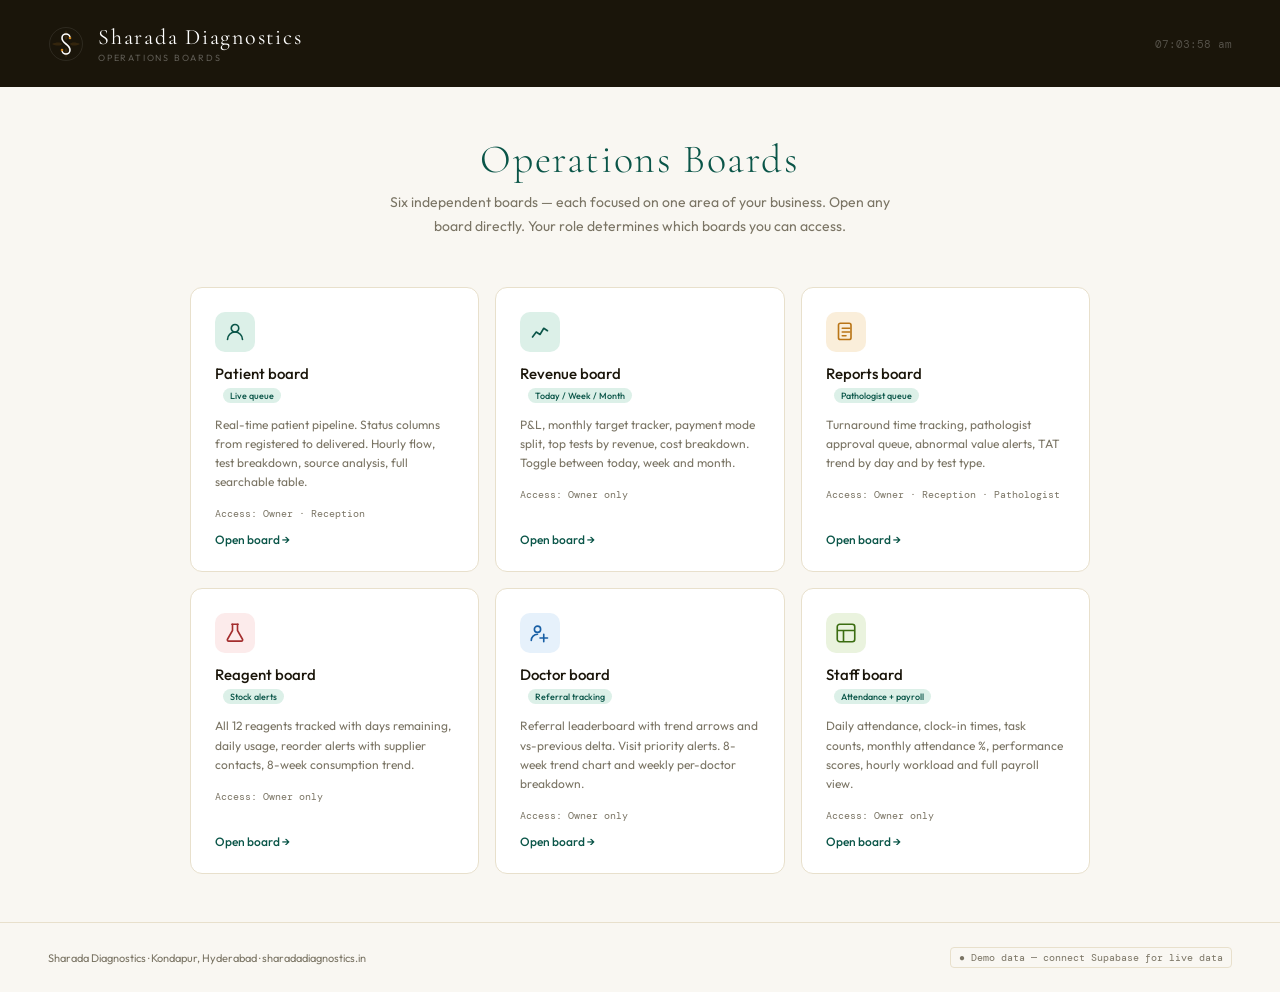
==== index.html @ 79508fb6 "first commit" ====
<!DOCTYPE html>
<html lang="en">
<head>
<meta charset="UTF-8"><meta name="viewport" content="width=device-width,initial-scale=1">
<title>Sharada Diagnostics — Boards Hub</title>
<link href="https://fonts.googleapis.com/css2?family=Cormorant+Garamond:wght@300;400;500&family=Outfit:wght@300;400;500&family=DM+Mono:wght@400;500&display=swap" rel="stylesheet">
<style>
:root{--teal:#0A5548;--teal2:#136658;--tl:#DCF0E8;--gold:#C98420;--cream:#F9F7F2;--white:#FFFFFF;--ink:#1A150A;--ink3:#7A7464;--brd:#E8E0CC;}
*,*::before,*::after{box-sizing:border-box;margin:0;padding:0}
body{background:var(--cream);font-family:'Outfit',sans-serif;color:var(--ink);-webkit-font-smoothing:antialiased;min-height:100vh;display:flex;flex-direction:column;}
header{background:var(--ink);padding:24px 48px;display:flex;align-items:center;justify-content:space-between;}
.h-logo{display:flex;align-items:center;gap:14px;}
.h-name{font-family:'Cormorant Garamond',serif;font-size:22px;font-weight:400;color:#fff;letter-spacing:.08em;}
.h-sub{font-size:9px;letter-spacing:.2em;text-transform:uppercase;color:rgba(255,255,255,.3);margin-top:2px;}
.h-right{font-family:'DM Mono',monospace;font-size:11px;color:rgba(255,255,255,.25);}
main{flex:1;padding:48px;}
.intro{text-align:center;margin-bottom:48px;}
.intro h1{font-family:'Cormorant Garamond',serif;font-size:40px;font-weight:300;color:var(--teal);letter-spacing:.04em;margin-bottom:8px;}
.intro p{font-size:14px;color:var(--ink3);max-width:500px;margin:0 auto;line-height:1.7;}
.grid{display:grid;grid-template-columns:repeat(3,1fr);gap:16px;max-width:900px;margin:0 auto;}
@media(max-width:640px){.grid{grid-template-columns:1fr 1fr;}}
.card{background:var(--white);border:0.5px solid var(--brd);border-radius:12px;padding:24px;text-decoration:none;color:var(--ink);transition:all .15s;display:flex;flex-direction:column;gap:12px;}
.card:hover{border-color:var(--teal2);box-shadow:0 4px 20px rgba(10,85,72,.1);transform:translateY(-2px);}
.card-icon{width:40px;height:40px;border-radius:10px;display:flex;align-items:center;justify-content:center;}
.card-title{font-size:15px;font-weight:500;}
.card-desc{font-size:12px;color:var(--ink3);line-height:1.6;}
.card-roles{font-size:10px;font-family:'DM Mono',monospace;color:var(--ink3);margin-top:4px;}
.card-arrow{margin-top:auto;font-size:12px;color:var(--teal);font-weight:500;}
.badge{font-size:9px;font-weight:500;padding:2px 7px;border-radius:8px;background:var(--tl);color:var(--teal);margin-left:8px;}
footer{padding:24px 48px;border-top:1px solid var(--brd);display:flex;align-items:center;justify-content:space-between;}
.f-note{font-size:11px;color:var(--ink3);}
.f-mode{font-family:'DM Mono',monospace;font-size:10px;color:var(--ink3);background:var(--cream);border:0.5px solid var(--brd);border-radius:4px;padding:3px 8px;}
</style>
</head>
<body>
<header>
  <div class="h-logo">
    <svg width="36" height="36" viewBox="0 0 72 72" fill="none">
      <g opacity=".15"><path d="M36,8 C40,16 40,26 36,28 C32,26 32,16 36,8" fill="#C98420"/><path d="M36,8 C40,16 40,26 36,28 C32,26 32,16 36,8" fill="#C98420" transform="rotate(90 36 36)"/><path d="M36,8 C40,16 40,26 36,28 C32,26 32,16 36,8" fill="#C98420" transform="rotate(180 36 36)"/><path d="M36,8 C40,16 40,26 36,28 C32,26 32,16 36,8" fill="#C98420" transform="rotate(270 36 36)"/></g>
      <circle cx="36" cy="36" r="33" stroke="rgba(255,255,255,.25)" stroke-width=".7" fill="none"/>
      <path d="M 44,24 A 8,8 0 0,0 28,24 C 28,36 44,36 44,48 A 8,8 0 0,1 28,48" stroke="white" stroke-width="3.2" stroke-linecap="round" fill="none"/>
      <circle cx="44" cy="24" r="2.6" fill="#C98420"/><circle cx="28" cy="48" r="2.6" fill="#C98420"/>
    </svg>
    <div><div class="h-name">Sharada Diagnostics</div><div class="h-sub">Operations Boards</div></div>
  </div>
  <div class="h-right" id="clk"></div>
</header>

<main>
  <div class="intro">
    <h1>Operations Boards</h1>
    <p>Six independent boards — each focused on one area of your business. Open any board directly. Your role determines which boards you can access.</p>
  </div>
  <div class="grid">
    <a class="card" href="patient.html">
      <div class="card-icon" style="background:#DCF0E8">
        <svg width="20" height="20" viewBox="0 0 16 16" fill="none"><circle cx="8" cy="5" r="3" stroke="#0A5548" stroke-width="1.3"/><path d="M2 14c0-3.3 2.7-6 6-6s6 2.7 6 6" stroke="#0A5548" stroke-width="1.3" stroke-linecap="round"/></svg>
      </div>
      <div><div class="card-title">Patient board</div><span class="badge">Live queue</span></div>
      <div class="card-desc">Real-time patient pipeline. Status columns from registered to delivered. Hourly flow, test breakdown, source analysis, full searchable table.</div>
      <div class="card-roles">Access: Owner · Reception</div>
      <div class="card-arrow">Open board →</div>
    </a>
    <a class="card" href="revenue.html">
      <div class="card-icon" style="background:#DCF0E8">
        <svg width="20" height="20" viewBox="0 0 16 16" fill="none"><path d="M2 12l3-4 3 2 3-5 3 2" stroke="#0A5548" stroke-width="1.3" stroke-linecap="round" stroke-linejoin="round"/></svg>
      </div>
      <div><div class="card-title">Revenue board</div><span class="badge">Today / Week / Month</span></div>
      <div class="card-desc">P&L, monthly target tracker, payment mode split, top tests by revenue, cost breakdown. Toggle between today, week and month.</div>
      <div class="card-roles">Access: Owner only</div>
      <div class="card-arrow">Open board →</div>
    </a>
    <a class="card" href="reports.html">
      <div class="card-icon" style="background:#FAEEDA">
        <svg width="20" height="20" viewBox="0 0 16 16" fill="none"><rect x="2" y="1" width="10" height="13" rx="1.5" stroke="#BA7517" stroke-width="1.3"/><path d="M5 5h6M5 8h6M5 11h3" stroke="#BA7517" stroke-width="1.3" stroke-linecap="round"/></svg>
      </div>
      <div><div class="card-title">Reports board</div><span class="badge">Pathologist queue</span></div>
      <div class="card-desc">Turnaround time tracking, pathologist approval queue, abnormal value alerts, TAT trend by day and by test type.</div>
      <div class="card-roles">Access: Owner · Reception · Pathologist</div>
      <div class="card-arrow">Open board →</div>
    </a>
    <a class="card" href="reagent.html">
      <div class="card-icon" style="background:#FCEBEB">
        <svg width="20" height="20" viewBox="0 0 16 16" fill="none"><path d="M6 1v5L2 13a1 1 0 00.9 1.5h10.2A1 1 0 0014 13L10 6V1" stroke="#A32D2D" stroke-width="1.3" stroke-linecap="round"/><path d="M5.5 1h5" stroke="#A32D2D" stroke-width="1.3" stroke-linecap="round"/></svg>
      </div>
      <div><div class="card-title">Reagent board</div><span class="badge">Stock alerts</span></div>
      <div class="card-desc">All 12 reagents tracked with days remaining, daily usage, reorder alerts with supplier contacts, 8-week consumption trend.</div>
      <div class="card-roles">Access: Owner only</div>
      <div class="card-arrow">Open board →</div>
    </a>
    <a class="card" href="doctors.html">
      <div class="card-icon" style="background:#E6F1FB">
        <svg width="20" height="20" viewBox="0 0 16 16" fill="none"><circle cx="6" cy="5" r="2.5" stroke="#185FA5" stroke-width="1.3"/><path d="M1 14c0-2.8 2.2-5 5-5" stroke="#185FA5" stroke-width="1.3" stroke-linecap="round"/><path d="M11 9v6M8 12h6" stroke="#185FA5" stroke-width="1.3" stroke-linecap="round"/></svg>
      </div>
      <div><div class="card-title">Doctor board</div><span class="badge">Referral tracking</span></div>
      <div class="card-desc">Referral leaderboard with trend arrows and vs-previous delta. Visit priority alerts. 8-week trend chart and weekly per-doctor breakdown.</div>
      <div class="card-roles">Access: Owner only</div>
      <div class="card-arrow">Open board →</div>
    </a>
    <a class="card" href="staff.html">
      <div class="card-icon" style="background:#EAF3DE">
        <svg width="20" height="20" viewBox="0 0 16 16" fill="none"><rect x="1" y="1" width="14" height="14" rx="2" stroke="#3B6D11" stroke-width="1.3"/><path d="M1 6h14M6 6v9" stroke="#3B6D11" stroke-width="1.3"/></svg>
      </div>
      <div><div class="card-title">Staff board</div><span class="badge">Attendance + payroll</span></div>
      <div class="card-desc">Daily attendance, clock-in times, task counts, monthly attendance %, performance scores, hourly workload and full payroll view.</div>
      <div class="card-roles">Access: Owner only</div>
      <div class="card-arrow">Open board →</div>
    </a>
  </div>
</main>

<footer>
  <div class="f-note">Sharada Diagnostics · Kondapur, Hyderabad · sharadadiagnostics.in</div>
  <div class="f-mode">● Demo data — connect Supabase for live data</div>
</footer>

<script>
setInterval(()=>{
  const t=new Date().toLocaleTimeString("en-IN",{hour:"2-digit",minute:"2-digit",second:"2-digit"});
  document.getElementById("clk").textContent=t;
},1000);
</script>
</body>
</html>
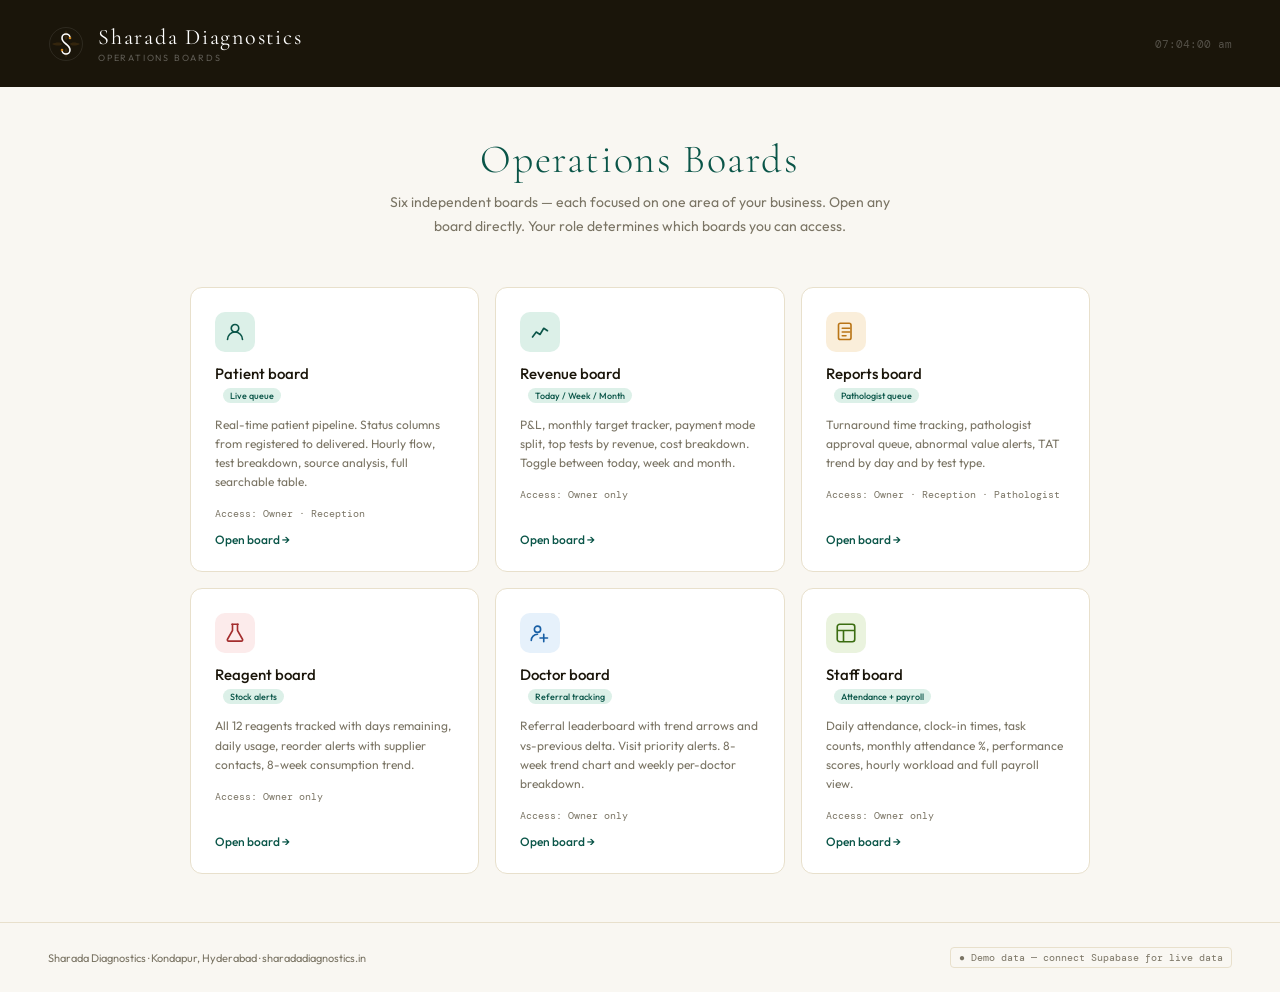
==== commit 15323a98: "fix board links to boards/ subfolder" ====
--- a/index.html
+++ b/index.html
@@ -52,7 +52,7 @@
     <p>Six independent boards — each focused on one area of your business. Open any board directly. Your role determines which boards you can access.</p>
   </div>
   <div class="grid">
-    <a class="card" href="patient.html">
+    <a class="card" href="boards/patient.html">
       <div class="card-icon" style="background:#DCF0E8">
         <svg width="20" height="20" viewBox="0 0 16 16" fill="none"><circle cx="8" cy="5" r="3" stroke="#0A5548" stroke-width="1.3"/><path d="M2 14c0-3.3 2.7-6 6-6s6 2.7 6 6" stroke="#0A5548" stroke-width="1.3" stroke-linecap="round"/></svg>
       </div>
@@ -61,7 +61,7 @@
       <div class="card-roles">Access: Owner · Reception</div>
       <div class="card-arrow">Open board →</div>
     </a>
-    <a class="card" href="revenue.html">
+    <a class="card" href="boards/revenue.html">
       <div class="card-icon" style="background:#DCF0E8">
         <svg width="20" height="20" viewBox="0 0 16 16" fill="none"><path d="M2 12l3-4 3 2 3-5 3 2" stroke="#0A5548" stroke-width="1.3" stroke-linecap="round" stroke-linejoin="round"/></svg>
       </div>
@@ -70,7 +70,7 @@
       <div class="card-roles">Access: Owner only</div>
       <div class="card-arrow">Open board →</div>
     </a>
-    <a class="card" href="reports.html">
+    <a class="card" href="boards/reports.html">
       <div class="card-icon" style="background:#FAEEDA">
         <svg width="20" height="20" viewBox="0 0 16 16" fill="none"><rect x="2" y="1" width="10" height="13" rx="1.5" stroke="#BA7517" stroke-width="1.3"/><path d="M5 5h6M5 8h6M5 11h3" stroke="#BA7517" stroke-width="1.3" stroke-linecap="round"/></svg>
       </div>
@@ -79,7 +79,7 @@
       <div class="card-roles">Access: Owner · Reception · Pathologist</div>
       <div class="card-arrow">Open board →</div>
     </a>
-    <a class="card" href="reagent.html">
+    <a class="card" href="boards/reagent.html">
       <div class="card-icon" style="background:#FCEBEB">
         <svg width="20" height="20" viewBox="0 0 16 16" fill="none"><path d="M6 1v5L2 13a1 1 0 00.9 1.5h10.2A1 1 0 0014 13L10 6V1" stroke="#A32D2D" stroke-width="1.3" stroke-linecap="round"/><path d="M5.5 1h5" stroke="#A32D2D" stroke-width="1.3" stroke-linecap="round"/></svg>
       </div>
@@ -88,7 +88,7 @@
       <div class="card-roles">Access: Owner only</div>
       <div class="card-arrow">Open board →</div>
     </a>
-    <a class="card" href="doctors.html">
+    <a class="card" href="boards/doctors.html">
       <div class="card-icon" style="background:#E6F1FB">
         <svg width="20" height="20" viewBox="0 0 16 16" fill="none"><circle cx="6" cy="5" r="2.5" stroke="#185FA5" stroke-width="1.3"/><path d="M1 14c0-2.8 2.2-5 5-5" stroke="#185FA5" stroke-width="1.3" stroke-linecap="round"/><path d="M11 9v6M8 12h6" stroke="#185FA5" stroke-width="1.3" stroke-linecap="round"/></svg>
       </div>
@@ -97,7 +97,7 @@
       <div class="card-roles">Access: Owner only</div>
       <div class="card-arrow">Open board →</div>
     </a>
-    <a class="card" href="staff.html">
+    <a class="card" href="boards/staff.html">
       <div class="card-icon" style="background:#EAF3DE">
         <svg width="20" height="20" viewBox="0 0 16 16" fill="none"><rect x="1" y="1" width="14" height="14" rx="2" stroke="#3B6D11" stroke-width="1.3"/><path d="M1 6h14M6 6v9" stroke="#3B6D11" stroke-width="1.3"/></svg>
       </div>
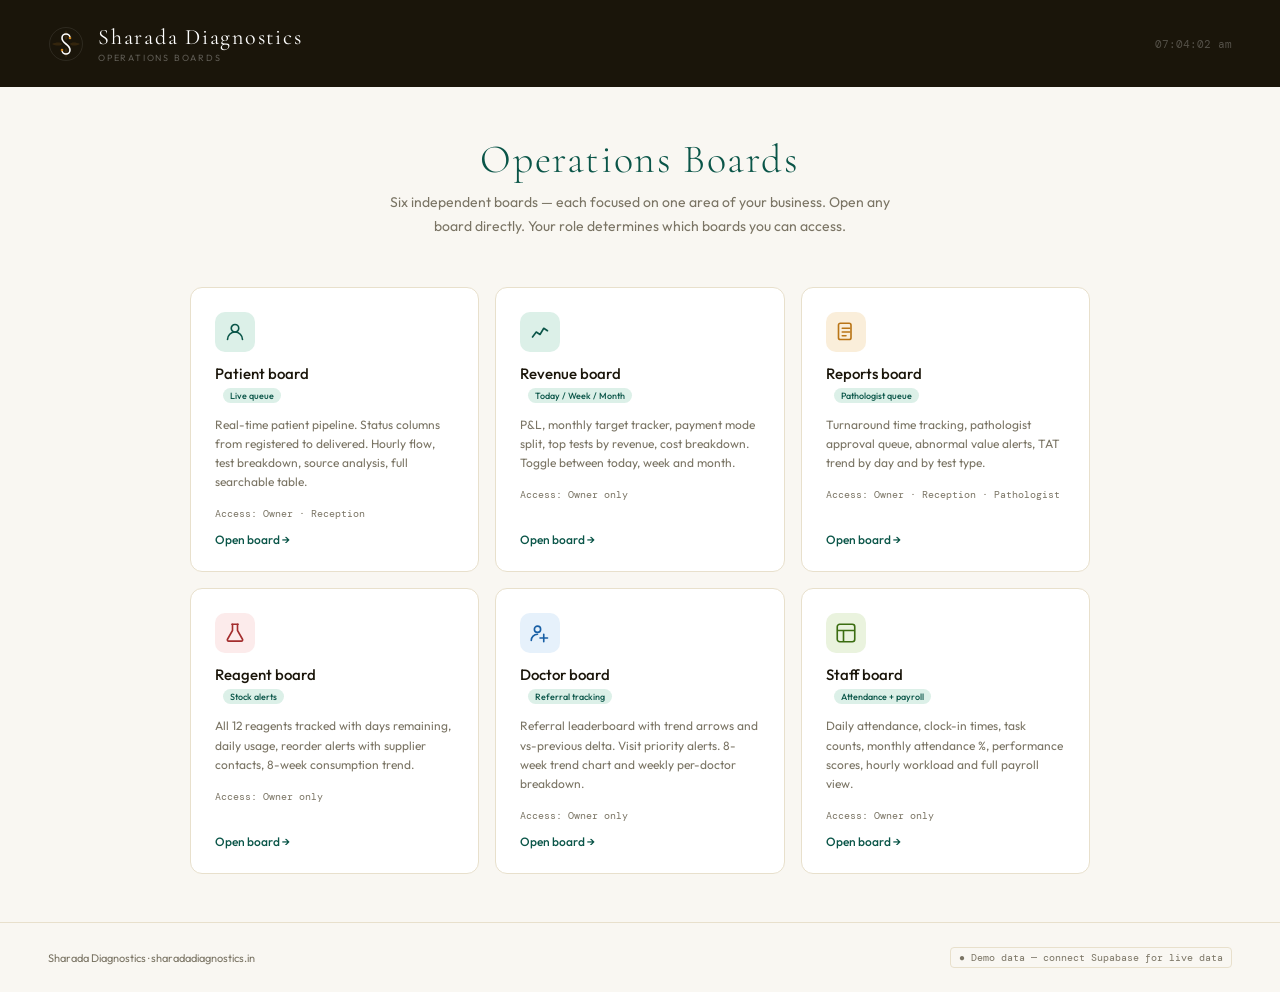
==== commit e260d1bf: "Remove address from footer Co-Authored-By: Claude Sonnet 4.6 <noreply@anthropic.com>" ====
--- a/index.html
+++ b/index.html
@@ -110,7 +110,7 @@
 </main>
 
 <footer>
-  <div class="f-note">Sharada Diagnostics · Kondapur, Hyderabad · sharadadiagnostics.in</div>
+  <div class="f-note">Sharada Diagnostics · sharadadiagnostics.in</div>
   <div class="f-mode">● Demo data — connect Supabase for live data</div>
 </footer>
 
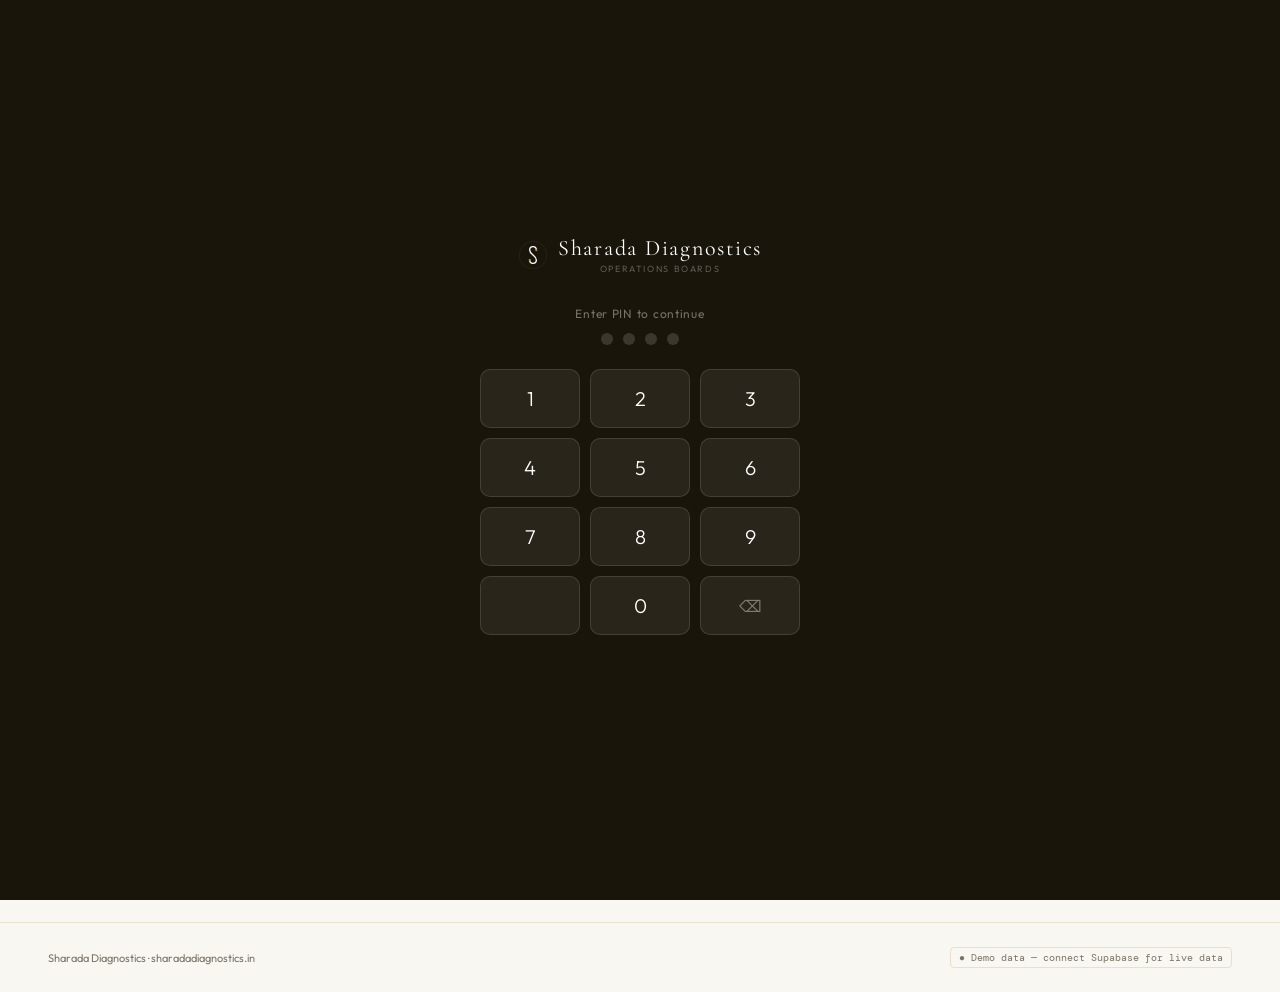
==== commit ededde9c: "Initial commit — Sharada Diagnostics operations boards" ====
--- a/index.html
+++ b/index.html
@@ -30,9 +30,63 @@
 footer{padding:24px 48px;border-top:1px solid var(--brd);display:flex;align-items:center;justify-content:space-between;}
 .f-note{font-size:11px;color:var(--ink3);}
 .f-mode{font-family:'DM Mono',monospace;font-size:10px;color:var(--ink3);background:var(--cream);border:0.5px solid var(--brd);border-radius:4px;padding:3px 8px;}
+
+/* ── PIN OVERLAY ── */
+#pin-overlay{position:fixed;inset:0;background:var(--ink);z-index:999;display:flex;align-items:center;justify-content:center;}
+.pin-box{text-align:center;width:320px;}
+.pin-logo{display:flex;align-items:center;justify-content:center;gap:10px;margin-bottom:32px;}
+.pin-name{font-family:'Cormorant Garamond',serif;font-size:22px;font-weight:400;color:#fff;letter-spacing:.08em;}
+.pin-sub{font-size:9px;letter-spacing:.18em;text-transform:uppercase;color:rgba(255,255,255,.3);margin-top:2px;}
+.pin-label{font-size:12px;color:rgba(255,255,255,.4);margin-bottom:12px;letter-spacing:.06em;}
+.pin-dots{display:flex;justify-content:center;gap:10px;margin-bottom:24px;}
+.pin-dot{width:12px;height:12px;border-radius:50%;background:rgba(255,255,255,.15);transition:background .2s;}
+.pin-dot.filled{background:#1D9E75;}
+.pin-pad{display:grid;grid-template-columns:repeat(3,1fr);gap:10px;}
+.pin-btn{background:rgba(255,255,255,.07);border:0.5px solid rgba(255,255,255,.12);border-radius:10px;color:#fff;font-family:'Outfit',sans-serif;font-size:20px;font-weight:300;padding:16px;cursor:pointer;transition:background .15s;}
+.pin-btn:hover{background:rgba(255,255,255,.13);}
+.pin-btn:active{background:rgba(255,255,255,.2);}
+.pin-btn.del{font-size:16px;color:rgba(255,255,255,.4);}
+.pin-err{font-size:11px;color:#E24B4A;margin-top:14px;min-height:16px;letter-spacing:.04em;}
 </style>
 </head>
 <body>
+
+<div id="pin-overlay">
+  <div class="pin-box">
+    <div class="pin-logo">
+      <svg width="30" height="30" viewBox="0 0 72 72" fill="none">
+        <circle cx="36" cy="36" r="33" stroke="rgba(255,255,255,.2)" stroke-width=".7" fill="none"/>
+        <path d="M 44,24 A 8,8 0 0,0 28,24 C 28,36 44,36 44,48 A 8,8 0 0,1 28,48" stroke="white" stroke-width="3.2" stroke-linecap="round" fill="none"/>
+        <circle cx="44" cy="24" r="2.6" fill="#C98420"/>
+        <circle cx="28" cy="48" r="2.6" fill="#C98420"/>
+      </svg>
+      <div><div class="pin-name">Sharada Diagnostics</div><div class="pin-sub">Operations Boards</div></div>
+    </div>
+    <div class="pin-label">Enter PIN to continue</div>
+    <div class="pin-dots">
+      <div class="pin-dot" id="d0"></div>
+      <div class="pin-dot" id="d1"></div>
+      <div class="pin-dot" id="d2"></div>
+      <div class="pin-dot" id="d3"></div>
+    </div>
+    <div class="pin-pad">
+      <button class="pin-btn" onclick="pinKey('1')">1</button>
+      <button class="pin-btn" onclick="pinKey('2')">2</button>
+      <button class="pin-btn" onclick="pinKey('3')">3</button>
+      <button class="pin-btn" onclick="pinKey('4')">4</button>
+      <button class="pin-btn" onclick="pinKey('5')">5</button>
+      <button class="pin-btn" onclick="pinKey('6')">6</button>
+      <button class="pin-btn" onclick="pinKey('7')">7</button>
+      <button class="pin-btn" onclick="pinKey('8')">8</button>
+      <button class="pin-btn" onclick="pinKey('9')">9</button>
+      <button class="pin-btn" onclick="pinKey('')"></button>
+      <button class="pin-btn" onclick="pinKey('0')">0</button>
+      <button class="pin-btn del" onclick="pinDel()">⌫</button>
+    </div>
+    <div class="pin-err" id="pin-err"></div>
+  </div>
+</div>
+
 <header>
   <div class="h-logo">
     <svg width="36" height="36" viewBox="0 0 72 72" fill="none">
@@ -115,6 +169,53 @@
 </footer>
 
 <script>
+// ── PIN ─────────────────────────────────────────────────────
+const BOARD_PIN = "9999"; // ← change this to your PIN
+let _pin = "";
+
+(function checkAuth() {
+  if (sessionStorage.getItem("sd_auth") === "1") {
+    document.getElementById("pin-overlay").style.display = "none";
+  }
+})();
+
+function pinKey(n) {
+  if (!n || _pin.length >= 4) return;
+  _pin += n;
+  updateDots();
+  if (_pin.length === 4) setTimeout(checkPin, 150);
+}
+
+function pinDel() {
+  _pin = _pin.slice(0, -1);
+  document.getElementById("pin-err").textContent = "";
+  updateDots();
+}
+
+function updateDots() {
+  for (let i = 0; i < 4; i++) {
+    document.getElementById("d" + i).classList.toggle("filled", i < _pin.length);
+  }
+}
+
+function checkPin() {
+  if (_pin === BOARD_PIN) {
+    sessionStorage.setItem("sd_auth", "1");
+    document.getElementById("pin-overlay").style.display = "none";
+  } else {
+    document.getElementById("pin-err").textContent = "Incorrect PIN. Try again.";
+    _pin = "";
+    updateDots();
+  }
+}
+
+document.addEventListener("keydown", e => {
+  if (document.getElementById("pin-overlay").style.display === "none") return;
+  if (e.key >= "0" && e.key <= "9") pinKey(e.key);
+  if (e.key === "Backspace") pinDel();
+});
+
+// ── Clock ────────────────────────────────────────────────────
 setInterval(()=>{
   const t=new Date().toLocaleTimeString("en-IN",{hour:"2-digit",minute:"2-digit",second:"2-digit"});
   document.getElementById("clk").textContent=t;
